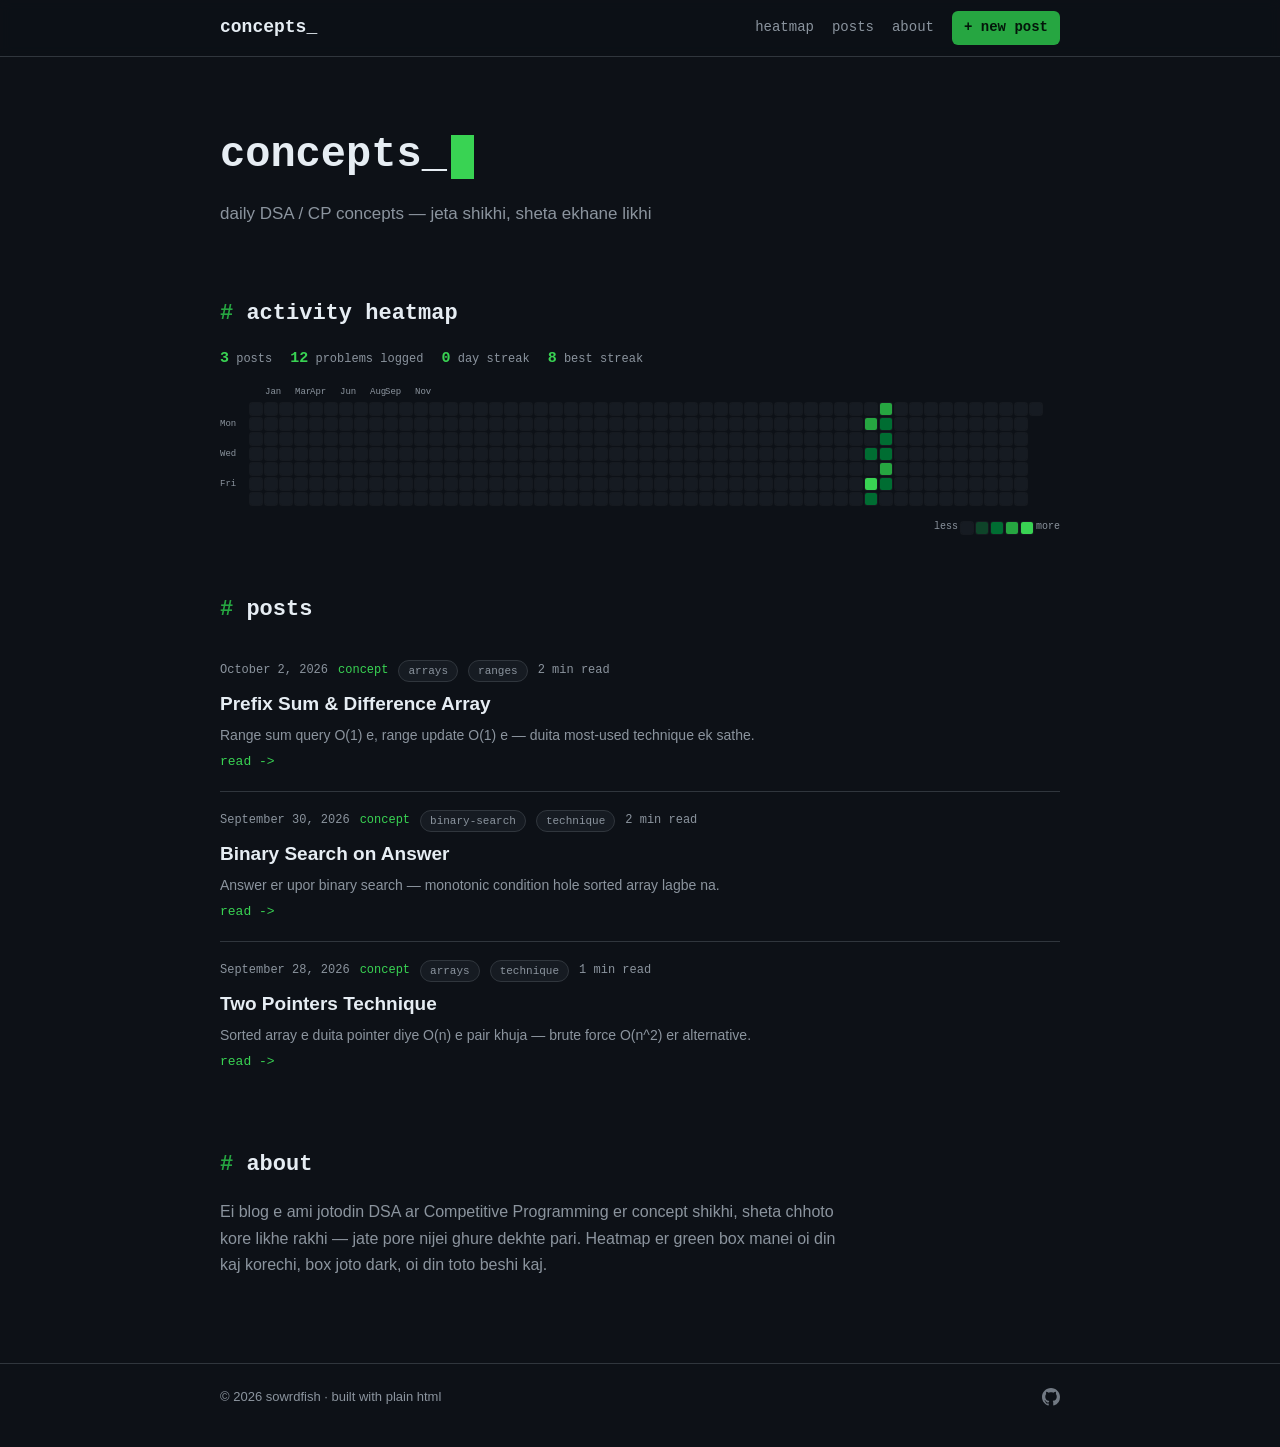
==== index.html @ 292c98ba "concepts_ blog: heatmap + on-site editor" ====
<!DOCTYPE html>
<html lang="en">
<head>
<meta charset="UTF-8">
<meta name="viewport" content="width=device-width, initial-scale=1.0">
<title>concepts_ — daily DSA/CP blog</title>
<link rel="icon" href="data:image/svg+xml,%3Csvg xmlns='http://www.w3.org/2000/svg' viewBox='0 0 16 16'%3E%3Crect width='16' height='16' rx='3' fill='%230d1117'/%3E%3Crect x='2' y='2' width='5' height='5' fill='%2339d353'/%3E%3Crect x='9' y='2' width='5' height='5' fill='%2326a641'/%3E%3Crect x='2' y='9' width='5' height='5' fill='%23006d32'/%3E%3Crect x='9' y='9' width='5' height='5' fill='%230e4429'/%3E%3C/svg%3E">
<link rel="stylesheet" href="style.css">
</head>
<body>

<header class="nav">
  <div class="wrap">
    <a class="logo" href="index.html">concepts_</a>
    <nav>
      <a href="#heatmap" class="hide-sm">heatmap</a>
      <a href="#posts">posts</a>
      <a href="#about" class="hide-sm">about</a>
      <a class="btn-new" href="editor.html">+ new post</a>
    </nav>
  </div>
</header>

<main class="wrap">

  <section class="hero">
    <h1>concepts_<span class="cursor"></span></h1>
    <p class="tagline" id="tagline">daily DSA / CP concepts — jeta shikhi, sheta ekhane likhi</p>
  </section>

  <section id="heatmap">
    <h2 class="sec-title">activity heatmap</h2>
    <div class="stats" id="stats"></div>
    <div class="heatmap-scroll">
      <div class="heatmap-inner">
        <div class="hm-days">
          <span></span><span>Mon</span><span></span><span>Wed</span><span></span><span>Fri</span><span></span>
        </div>
        <div class="hm-main">
          <div class="hm-months" id="heatmap-months"></div>
          <div class="hm-grid" id="heatmap-grid"></div>
        </div>
      </div>
    </div>
    <div class="hm-legend">less
      <span class="cell"></span><span class="cell l1"></span><span class="cell l2"></span><span class="cell l3"></span><span class="cell l4"></span>
    more</div>
  </section>

  <section id="posts">
    <h2 class="sec-title">posts</h2>
    <div id="post-list"></div>
  </section>

  <section id="about">
    <h2 class="sec-title">about</h2>
    <div class="about-body" id="about-body">
      <p>Ei blog e ami jotodin DSA ar Competitive Programming er concept shikhi, sheta chhoto kore likhe rakhi — jate pore nijei ghure dekhte pari. Heatmap er green box manei oi din kaj korechi, box joto dark, oi din toto beshi kaj.</p>
    </div>
  </section>

</main>

<footer>
  <div class="wrap">
    <span>&copy; <span id="year"></span> <span id="owner">sowrdfish</span> &middot; built with plain html</span>
    <a href="https://github.com/sowrdfish-81" target="_blank" rel="noopener" title="GitHub">
      <svg width="18" height="18" viewBox="0 0 16 16" fill="currentColor" aria-hidden="true"><path d="M8 0C3.58 0 0 3.58 0 8c0 3.54 2.29 6.53 5.47 7.59.4.07.55-.17.55-.38 0-.19-.01-.82-.01-1.49-2.01.37-2.53-.49-2.69-.94-.09-.23-.48-.94-.82-1.13-.28-.15-.68-.52-.01-.53.63-.01 1.08.58 1.23.82.72 1.21 1.87.87 2.33.66.07-.52.28-.87.51-1.07-1.78-.2-3.64-.89-3.64-3.95 0-.87.31-1.59.82-2.15-.08-.2-.36-1.02.08-2.12 0 0 .67-.21 2.2.82.64-.18 1.32-.27 2-.27s1.36.09 2 .27c1.53-1.04 2.2-.82 2.2-.82.44 1.1.16 1.92.08 2.12.51.56.82 1.27.82 2.15 0 3.07-1.87 3.75-3.65 3.95.29.25.54.73.54 1.48 0 1.07-.01 1.93-.01 2.2 0 .21.15.46.55.38A8.01 8.01 0 0 0 16 8c0-4.42-3.58-8-8-8Z"/></svg>
    </a>
  </div>
</footer>

<div id="tooltip"></div>

<script src="app.js"></script>
<script>
  document.getElementById("year").textContent = new Date().getFullYear();
  bootIndex();
</script>
</body>
</html>
---- style.css ----
/* ================= theme ================= */
:root {
  --bg: #0d1117;
  --panel: #161b22;
  --border: #30363d;
  --text: #e6edf3;
  --muted: #8b949e;
  --green: #39d353;
  --green-dim: #26a641;
  --g0: #161b22;
  --g1: #0e4429;
  --g2: #006d32;
  --g3: #26a641;
  --g4: #39d353;
  --mono: ui-monospace, "Cascadia Code", "JetBrains Mono", Consolas, monospace;
}

* { box-sizing: border-box; }
html { scroll-behavior: smooth; }
body {
  margin: 0;
  background: var(--bg);
  color: var(--text);
  font-family: -apple-system, "Segoe UI", Roboto, "Noto Sans Bengali", Helvetica, Arial, sans-serif;
  font-size: 16px;
  line-height: 1.65;
}
a { color: var(--green); text-decoration: none; }
a:hover { text-decoration: underline; }

.wrap { max-width: 880px; margin: 0 auto; padding: 0 20px; }

/* ================= nav ================= */
.nav {
  border-bottom: 1px solid var(--border);
  position: sticky; top: 0; z-index: 50;
  background: rgba(13, 17, 23, 0.92);
  backdrop-filter: blur(6px);
}
.nav .wrap { display: flex; align-items: center; justify-content: space-between; height: 56px; }
.logo {
  font-family: var(--mono); font-weight: 700; font-size: 18px; color: var(--text);
}
.logo:hover { color: var(--green); text-decoration: none; }
.nav nav { display: flex; align-items: center; gap: 18px; }
.nav nav a { color: var(--muted); font-size: 14px; font-family: var(--mono); }
.nav nav a:hover { color: var(--text); text-decoration: none; }
.btn-new {
  background: var(--green-dim); color: #04160a !important;
  padding: 5px 12px; border-radius: 6px; font-weight: 700;
}
.btn-new:hover { background: var(--green); text-decoration: none; }

/* ================= hero ================= */
.hero { padding: 64px 0 40px; }
.hero h1 {
  font-family: var(--mono); font-size: 42px; margin: 0 0 10px;
}
.hero h1 .cursor {
  display: inline-block; width: 0.55em; height: 1.05em;
  background: var(--green); vertical-align: text-bottom; margin-left: 4px;
  animation: blink 1.1s steps(1) infinite;
}
@keyframes blink { 50% { opacity: 0; } }
.hero .tagline { color: var(--muted); font-size: 17px; margin: 0; }

/* ================= sections ================= */
section { padding: 28px 0; }
.sec-head { display: flex; align-items: baseline; justify-content: space-between; flex-wrap: wrap; gap: 8px; }
h2.sec-title {
  font-family: var(--mono); font-size: 22px; color: var(--text); margin: 0 0 14px;
}
h2.sec-title::before { content: "# "; color: var(--green-dim); }

/* ================= heatmap ================= */
.heatmap-scroll { overflow-x: auto; padding-bottom: 6px; }
.heatmap-inner { display: inline-flex; gap: 4px; min-width: 100%; }
.hm-days {
  display: grid; grid-template-rows: repeat(7, 12px); gap: 3px;
  font-family: var(--mono); font-size: 9px; color: var(--muted);
  width: 26px; flex: none; padding-top: 18px;
}
.hm-days span { display: flex; align-items: center; }
.hm-main { flex: none; }
.hm-months {
  display: grid; grid-auto-flow: column; grid-auto-columns: 12px; gap: 3px;
  height: 15px; font-family: var(--mono); font-size: 9px; color: var(--muted);
  margin-bottom: 3px; width: max-content;
}
.hm-months div { white-space: nowrap; overflow: visible; }
.hm-grid {
  display: grid; grid-auto-flow: column; grid-template-rows: repeat(7, 12px);
  grid-auto-columns: 12px; gap: 3px;
}
.cell {
  width: 12px; height: 12px; border-radius: 2px; background: var(--g0);
  outline: 1px solid rgba(255,255,255,0.04); cursor: pointer;
}
.cell.l1 { background: var(--g1); } .cell.l2 { background: var(--g2); }
.cell.l3 { background: var(--g3); } .cell.l4 { background: var(--g4); }
.cell.future { visibility: hidden; }
.hm-legend {
  display: flex; align-items: center; gap: 3px; justify-content: flex-end;
  font-family: var(--mono); font-size: 10px; color: var(--muted); margin-top: 8px;
}
.hm-legend .cell { cursor: default; }
.stats {
  display: flex; gap: 18px; flex-wrap: wrap; font-family: var(--mono);
  font-size: 12px; color: var(--muted); margin-bottom: 14px;
}
.stats b { color: var(--green); font-size: 15px; }

/* tooltip */
#tooltip {
  position: fixed; z-index: 100; pointer-events: none;
  background: #6e7681; color: #0d1117; font-size: 11px; font-weight: 600;
  padding: 4px 8px; border-radius: 5px; display: none; white-space: nowrap;
}

/* ================= post list ================= */
.post-item { padding: 18px 0; border-bottom: 1px solid var(--border); }
.post-item:last-child { border-bottom: none; }
.post-meta {
  display: flex; align-items: center; gap: 10px; flex-wrap: wrap;
  font-family: var(--mono); font-size: 12px; color: var(--muted); margin-bottom: 6px;
}
.cat { color: var(--green); }
.chip {
  background: var(--panel); border: 1px solid var(--border); border-radius: 999px;
  padding: 1px 9px; font-size: 11px; color: var(--muted);
}
.post-item h3 { margin: 0 0 4px; font-size: 19px; }
.post-item h3 a { color: var(--text); }
.post-item h3 a:hover { color: var(--green); text-decoration: none; }
.post-desc { color: var(--muted); font-size: 14px; margin: 0; }
.readmore { font-family: var(--mono); font-size: 13px; }

/* ================= about ================= */
.about-body { color: var(--muted); max-width: 640px; }

/* ================= footer ================= */
footer {
  border-top: 1px solid var(--border); margin-top: 40px; padding: 22px 0 40px;
  color: var(--muted); font-size: 13px;
}
footer .wrap { display: flex; justify-content: space-between; align-items: center; flex-wrap: wrap; gap: 10px; }
footer svg { vertical-align: middle; opacity: 0.8; }
footer a { color: var(--muted); }
footer a:hover { color: var(--green); }

/* ================= article (post.html) ================= */
.article { padding: 40px 0; max-width: 760px; }
.article .back { font-family: var(--mono); font-size: 13px; color: var(--muted); }
.article .back:hover { color: var(--green); }
.article h1.title { font-size: 32px; margin: 14px 0 6px; line-height: 1.25; }
.article .post-meta { margin-bottom: 8px; }
.md-body { margin-top: 26px; }
.md-body h1, .md-body h2, .md-body h3 {
  font-family: var(--mono); line-height: 1.35; margin: 28px 0 10px;
}
.md-body h1 { font-size: 24px; } .md-body h2 { font-size: 20px; } .md-body h3 { font-size: 17px; }
.md-body h2::before { content: "## "; color: var(--green-dim); }
.md-body h3::before { content: "### "; color: var(--green-dim); }
.md-body p { color: #c9d1d9; }
.md-body code {
  font-family: var(--mono); font-size: 13px; background: var(--panel);
  border: 1px solid var(--border); border-radius: 5px; padding: 1px 6px;
}
.md-body pre {
  background: var(--panel); border: 1px solid var(--border); border-radius: 8px;
  padding: 14px 16px; overflow-x: auto;
}
.md-body pre code { background: none; border: none; padding: 0; font-size: 13px; line-height: 1.6; }
.md-body ul { padding-left: 22px; color: #c9d1d9; }
.md-body li { margin: 4px 0; }
.md-body strong { color: var(--text); }
.md-body a { color: var(--green); }

/* ================= editor ================= */
.editor { padding: 36px 0 60px; }
.editor h1 { font-family: var(--mono); font-size: 28px; margin: 0 0 4px; }
.editor .sub { color: var(--muted); font-size: 14px; margin-bottom: 26px; }
.tabs { display: flex; gap: 8px; margin-bottom: 22px; }
.tab {
  font-family: var(--mono); font-size: 13px; padding: 6px 14px; border-radius: 6px;
  border: 1px solid var(--border); color: var(--muted); cursor: pointer; background: none;
}
.tab.active { background: var(--panel); color: var(--green); border-color: var(--green-dim); }
.card {
  background: var(--panel); border: 1px solid var(--border); border-radius: 10px;
  padding: 18px; margin-bottom: 18px;
}
.card h3 { font-family: var(--mono); font-size: 15px; margin: 0 0 14px; }
label { display: block; font-family: var(--mono); font-size: 12px; color: var(--muted); margin: 12px 0 5px; }
input[type=text], input[type=date], input[type=number], input[type=password], textarea, select {
  width: 100%; background: var(--bg); color: var(--text);
  border: 1px solid var(--border); border-radius: 6px; padding: 9px 11px;
  font-size: 14px; font-family: inherit;
}
input:focus, textarea:focus { outline: 2px solid var(--green-dim); border-color: transparent; }
textarea { font-family: var(--mono); font-size: 13px; line-height: 1.6; min-height: 320px; resize: vertical; }
.row { display: flex; gap: 12px; }
.row > div { flex: 1; }
button.primary {
  background: var(--green-dim); color: #04160a; font-weight: 700; font-size: 14px;
  border: none; border-radius: 6px; padding: 10px 20px; cursor: pointer; font-family: var(--mono);
}
button.primary:hover { background: var(--green); }
button.primary:disabled { opacity: 0.5; cursor: not-allowed; }
button.ghost {
  background: none; border: 1px solid var(--border); color: var(--muted);
  border-radius: 6px; padding: 8px 14px; cursor: pointer; font-family: var(--mono); font-size: 13px;
}
button.ghost:hover { color: var(--text); border-color: var(--muted); }
.status { font-family: var(--mono); font-size: 13px; margin-top: 12px; white-space: pre-wrap; }
.status.ok { color: var(--green); }
.status.err { color: #f85149; }
.hint { color: var(--muted); font-size: 12px; margin-top: 8px; line-height: 1.55; }
.hint a { color: var(--green); }
.preview-box {
  border: 1px dashed var(--border); border-radius: 8px; padding: 4px 16px; margin-top: 6px;
}
.preview-box:empty { display: none; }
details.setup { border: 1px solid var(--border); border-radius: 10px; padding: 0 18px; margin-bottom: 18px; background: var(--panel); }
details.setup summary {
  font-family: var(--mono); font-size: 14px; padding: 14px 0; cursor: pointer; color: var(--muted);
}
details.setup[open] summary { color: var(--text); }
.saved-note { color: var(--green); font-family: var(--mono); font-size: 12px; }

@media (max-width: 640px) {
  .hero h1 { font-size: 32px; }
  .nav nav { gap: 12px; }
  .nav nav a.hide-sm { display: none; }
  .row { flex-direction: column; }
}
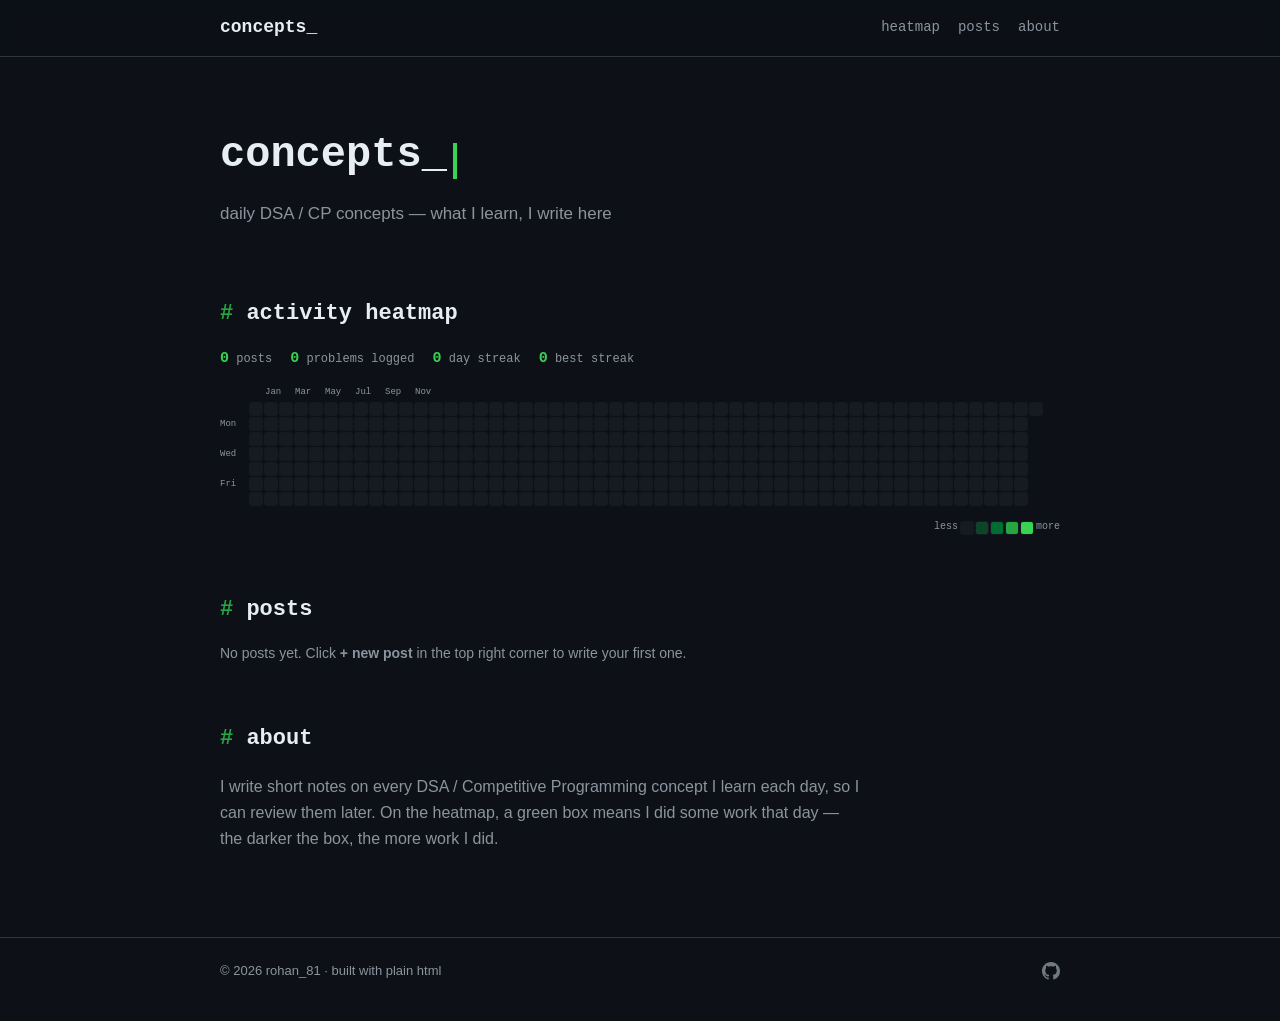
==== commit 2be6aa6a: "admin at /admin with password login, edit+delete posts, english ui, bug fixes" ====
--- a/index.html
+++ b/index.html
@@ -15,8 +15,7 @@
     <nav>
       <a href="#heatmap" class="hide-sm">heatmap</a>
       <a href="#posts">posts</a>
-      <a href="#about" class="hide-sm">about</a>
-      <a class="btn-new" href="editor.html">+ new post</a>
+      <a href="#about">about</a>
     </nav>
   </div>
 </header>
@@ -25,7 +24,7 @@
 
   <section class="hero">
     <h1>concepts_<span class="cursor"></span></h1>
-    <p class="tagline" id="tagline">daily DSA / CP concepts — jeta shikhi, sheta ekhane likhi</p>
+    <p class="tagline" id="tagline">daily DSA / CP concepts — what I learn, I write here</p>
   </section>
 
   <section id="heatmap">
@@ -55,7 +54,7 @@
   <section id="about">
     <h2 class="sec-title">about</h2>
     <div class="about-body" id="about-body">
-      <p>Ei blog e ami jotodin DSA ar Competitive Programming er concept shikhi, sheta chhoto kore likhe rakhi — jate pore nijei ghure dekhte pari. Heatmap er green box manei oi din kaj korechi, box joto dark, oi din toto beshi kaj.</p>
+      <p>I write short notes on every DSA / Competitive Programming concept I learn each day, so I can review them later. On the heatmap, a green box means I did some work that day — the darker the box, the more work I did.</p>
     </div>
   </section>
 
@@ -63,7 +62,7 @@
 
 <footer>
   <div class="wrap">
-    <span>&copy; <span id="year"></span> <span id="owner">sowrdfish</span> &middot; built with plain html</span>
+    <span>&copy; <span id="year"></span> <span id="owner">rohan_81</span> &middot; built with plain html</span>
     <a href="https://github.com/sowrdfish-81" target="_blank" rel="noopener" title="GitHub">
       <svg width="18" height="18" viewBox="0 0 16 16" fill="currentColor" aria-hidden="true"><path d="M8 0C3.58 0 0 3.58 0 8c0 3.54 2.29 6.53 5.47 7.59.4.07.55-.17.55-.38 0-.19-.01-.82-.01-1.49-2.01.37-2.53-.49-2.69-.94-.09-.23-.48-.94-.82-1.13-.28-.15-.68-.52-.01-.53.63-.01 1.08.58 1.23.82.72 1.21 1.87.87 2.33.66.07-.52.28-.87.51-1.07-1.78-.2-3.64-.89-3.64-3.95 0-.87.31-1.59.82-2.15-.08-.2-.36-1.02.08-2.12 0 0 .67-.21 2.2.82.64-.18 1.32-.27 2-.27s1.36.09 2 .27c1.53-1.04 2.2-.82 2.2-.82.44 1.1.16 1.92.08 2.12.51.56.82 1.27.82 2.15 0 3.07-1.87 3.75-3.65 3.95.29.25.54.73.54 1.48 0 1.07-.01 1.93-.01 2.2 0 .21.15.46.55.38A8.01 8.01 0 0 0 16 8c0-4.42-3.58-8-8-8Z"/></svg>
     </a>
--- a/style.css
+++ b/style.css
@@ -57,8 +57,8 @@
   font-family: var(--mono); font-size: 42px; margin: 0 0 10px;
 }
 .hero h1 .cursor {
-  display: inline-block; width: 0.55em; height: 1.05em;
-  background: var(--green); vertical-align: text-bottom; margin-left: 4px;
+  display: inline-block; width: 0.09em; min-width: 2px; height: 0.85em;
+  background: var(--green); vertical-align: text-bottom; margin-left: 6px;
   animation: blink 1.1s steps(1) infinite;
 }
 @keyframes blink { 50% { opacity: 0; } }
@@ -228,6 +228,23 @@
 details.setup[open] summary { color: var(--text); }
 .saved-note { color: var(--green); font-family: var(--mono); font-size: 12px; }
 
+/* ================= admin: post manager ================= */
+.mgr-row {
+  display: flex; align-items: center; justify-content: space-between; gap: 12px;
+  padding: 12px 2px; border-bottom: 1px solid var(--border);
+}
+.mgr-row:last-child { border-bottom: none; }
+.mgr-title { font-weight: 600; font-size: 14px; }
+.mgr-meta { font-family: var(--mono); font-size: 11px; color: var(--muted); margin-top: 2px; }
+.mgr-actions { display: flex; gap: 8px; flex: none; }
+.editing-note {
+  background: rgba(14, 68, 41, 0.35); border: 1px solid var(--green-dim);
+  border-radius: 6px; padding: 8px 12px; font-size: 13px; margin-bottom: 14px;
+  display: none; align-items: center; justify-content: space-between; gap: 10px;
+}
+.auth-head { display: flex; align-items: center; gap: 8px; }
+.auth-head svg { flex: none; }
+
 @media (max-width: 640px) {
   .hero h1 { font-size: 32px; }
   .nav nav { gap: 12px; }
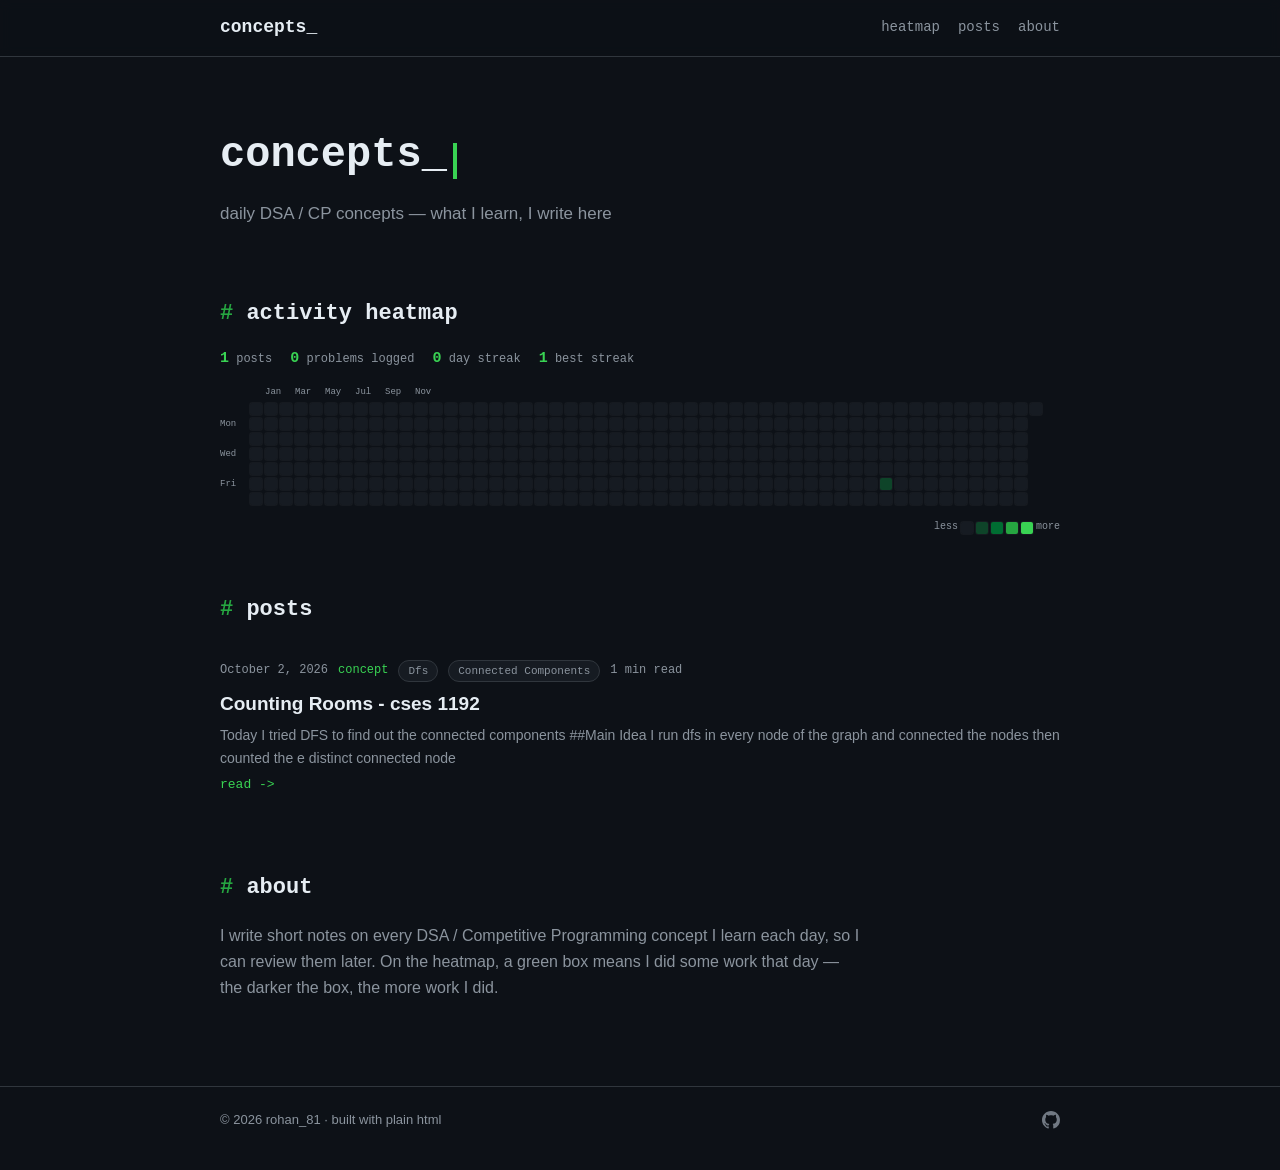
==== commit 06b7bfb1: "bugfix batch: headings without space, numbered lists, anchor offset, manager error msg, meta descrip" ====
--- a/index.html
+++ b/index.html
@@ -4,6 +4,7 @@
 <meta charset="UTF-8">
 <meta name="viewport" content="width=device-width, initial-scale=1.0">
 <title>concepts_ — daily DSA/CP blog</title>
+<meta name="description" content="Rohan's daily DSA and Competitive Programming concepts — short notes with an activity heatmap.">
 <link rel="icon" href="data:image/svg+xml,%3Csvg xmlns='http://www.w3.org/2000/svg' viewBox='0 0 16 16'%3E%3Crect width='16' height='16' rx='3' fill='%230d1117'/%3E%3Crect x='2' y='2' width='5' height='5' fill='%2339d353'/%3E%3Crect x='9' y='2' width='5' height='5' fill='%2326a641'/%3E%3Crect x='2' y='9' width='5' height='5' fill='%23006d32'/%3E%3Crect x='9' y='9' width='5' height='5' fill='%230e4429'/%3E%3C/svg%3E">
 <link rel="stylesheet" href="style.css">
 </head>
--- a/style.css
+++ b/style.css
@@ -65,7 +65,7 @@
 .hero .tagline { color: var(--muted); font-size: 17px; margin: 0; }
 
 /* ================= sections ================= */
-section { padding: 28px 0; }
+section { padding: 28px 0; scroll-margin-top: 70px; }
 .sec-head { display: flex; align-items: baseline; justify-content: space-between; flex-wrap: wrap; gap: 8px; }
 h2.sec-title {
   font-family: var(--mono); font-size: 22px; color: var(--text); margin: 0 0 14px;
